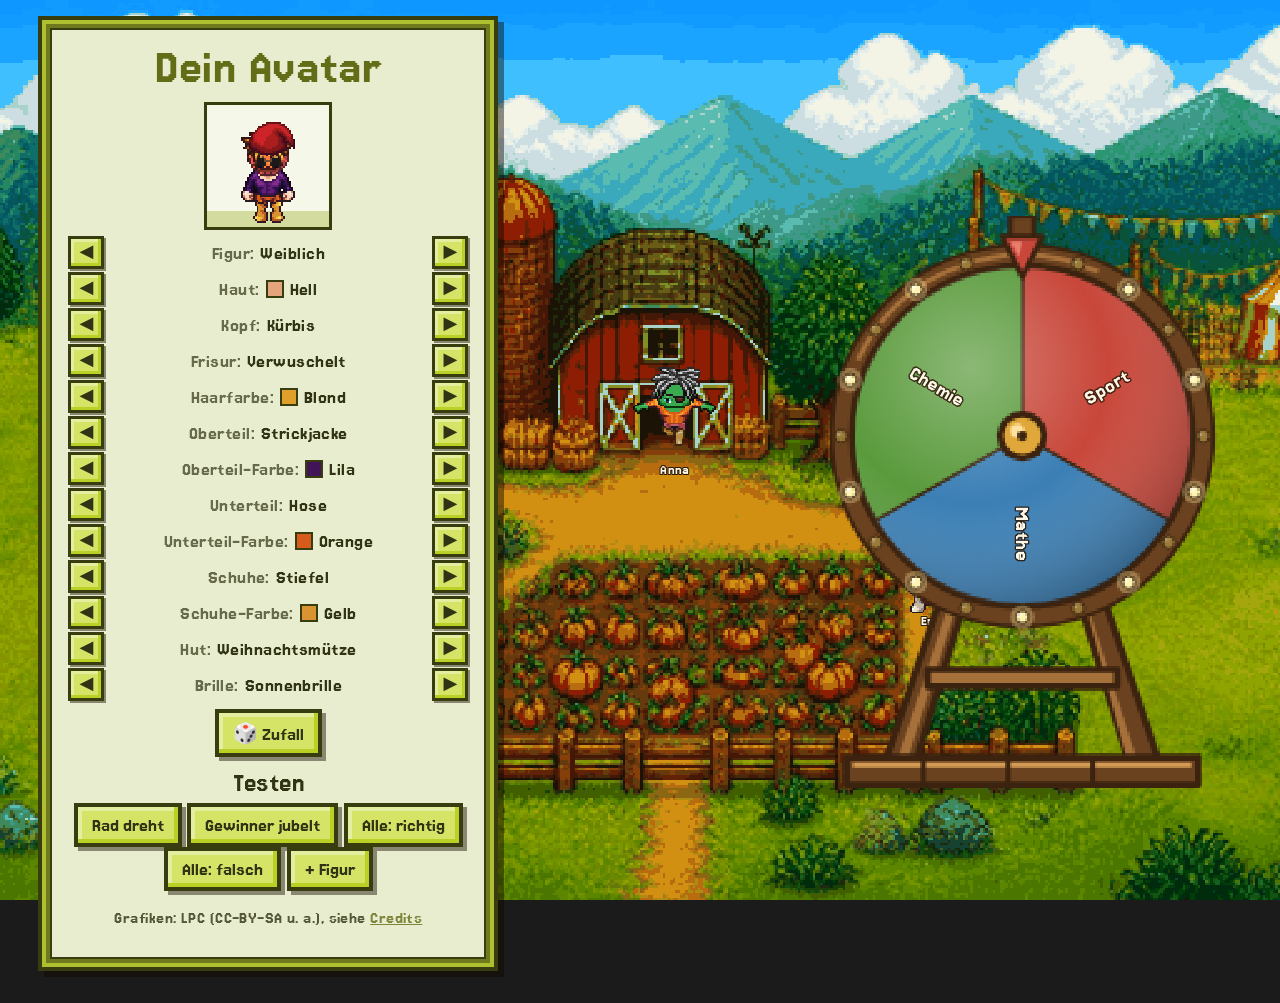
==== docs/avatar-probe.html @ 2b09d138 "Avatar-Probe: LPC-Figuren mit Baukasten, Farmleben und Sprüchen; 10 s mehr Antwortzeit - tools/avata" ====
<!DOCTYPE html>
<html lang="de">
<head>
  <meta charset="UTF-8">
  <meta name="viewport" content="width=device-width, initial-scale=1.0">
  <title>Quiz-Abend – Avatar-Probe</title>
  <link rel="stylesheet" href="style.css">
</head>
<body>
  <!-- Avatar-Probe: Baukasten links, Figuren laufen über die Farm. Keine Spiellogik. -->
  <img id="szene" class="szene" alt="" hidden>

  <main>
    <section class="menue">
      <div class="holz menue-tafel avatar-probe-tafel">
        <h1>Dein Avatar</h1>
        <div id="baukasten"></div>
        <h2>Testen</h2>
        <button class="klein" id="rad">Rad dreht</button>
        <button class="klein" id="gewinner">Gewinner jubelt</button>
        <button class="klein" id="richtig">Alle: richtig</button>
        <button class="klein" id="falsch">Alle: falsch</button>
        <button class="klein" id="mehr">+ Figur</button>
        <p class="hinweis">Grafiken: LPC (CC-BY-SA u. a.), siehe <a href="avatare/CREDITS.txt">Credits</a></p>
      </div>
      <!-- Platzhalter fürs Glücksrad (rechts) -->
      <div class="jahrmarkt" id="radPlatz"></div>
    </section>
  </main>

  <script type="module" src="avatar-probe.js"></script>
</body>
</html>
---- docs/style.css ----
/* style.css – Gemeinsames Aussehen für Startseite, Host- und Spieler-Seite.
   Pixel-Stil (angelehnt an Stardew Valley): Rahmen und Pergament vor einem
   Pixel-Hintergrundbild. Die Farben passen sich dem Bild an (engine/uifarben.js). */

/* Schrift liegt im Repo (SIL Open Font License, siehe schrift/OFL-Jersey15.txt).
   Klar lesbar, aber mit Pixel-Charakter. Hat nur eine Strichstärke – deshalb
   nirgends "bold" (sonst malt der Browser sie künstlich dicker und unscharf). */
@font-face {
  font-family: "Jersey 15";
  src: url("schrift/Jersey15.ttf") format("truetype");
  font-display: swap;
}

/* Farben an einer Stelle. Die Werte hier sind der Standard (Holz und Pergament);
   engine/uifarben.js überschreibt sie passend zum Hintergrundbild – immer so,
   dass die Schrift gut lesbar bleibt. */
:root {
  --holz-dunkel: #4a2410;
  --holz: #8a4b21;
  --holz-hell: #c27a3b;
  --pergament: #f7dfb0;
  --pergament-hell: #fff0cc;
  --pergament-schatten: #d9b77c;
  --tinte: #3b1f0a;             /* Schrift auf Pergament */
  --akzent: #b33a2c;            /* Überschriften, Hervorhebungen */
  --knopf: #e8a33d;
  --knopf-hell: #ffd27a;
  --knopf-dunkel: #b86e1f;
  --knopf-schrift: #3b1f0a;
  --rahmen-schrift: #ffd166;    /* Schrift auf dem Rahmen (Buchstabe A–D) */

  /* Diese bleiben immer gleich */
  --gold: #ffd166;
  --richtig: #5a9a3c;
  --fehler: #b3261e;
  --schatten: rgba(20, 8, 0, 0.45);
}

* {
  box-sizing: border-box;
}

/* Versteckte Elemente wirklich verstecken – auch wenn sie z. B. display: flex haben */
[hidden] {
  display: none !important;
}

/* Grundgröße für alle rem-Angaben (Jersey 15 ist schmal, darf größer sein) */
html {
  font-size: 20px;
}

body {
  margin: 0;
  min-height: 100vh;
  overflow-x: hidden;
  background: #1b1b1b;          /* falls das Hintergrundbild fehlt */
  color: var(--tinte);
  font-family: "Jersey 15", system-ui, sans-serif;
  font-size: 1.1rem;
  font-synthesis: none;
  letter-spacing: 0.02em;
}

h1, h2, h3 {
  font-weight: normal;
}

h1 {
  margin: 0 0 8px;
  font-size: 2.6rem;
  color: var(--akzent);
}

h2 {
  margin: 12px 0 6px;
  font-size: 1.4rem;
}

a {
  color: var(--akzent);
}

/* Hintergrund-Szene füllt den ganzen Bildschirm, Pixel bleiben scharf */
.szene {
  position: fixed;
  inset: 0;
  width: 100vw;
  height: 100vh;
  object-fit: cover;
  image-rendering: pixelated;
  z-index: -1;
}

main {
  max-width: 1000px;
  margin: 0 auto;
  padding: 16px;
  text-align: center;
}

/* Spieler-Seite beim Beitreten: schmale Spalte – alles steht untereinander
   (Code, Name, Avatar). Während des Spiels wieder breit, sonst wird es eng. */
.spieler main:has(> #beitreten:not([hidden])) {
  max-width: 480px;
}

/* ---------- Bausteine ---------- */

/* Rahmen mit Pergament innen – wie die Menüs in Stardew Valley */
.holz {
  position: relative;
  margin: 0 0 16px;
  padding: 22px 26px;
  background: var(--pergament);
  border: 4px solid var(--holz-dunkel);
  box-shadow:
    inset 0 0 0 4px var(--holz-hell),
    inset 0 0 0 8px var(--holz),
    inset 0 0 0 10px var(--holz-dunkel),
    6px 6px 0 var(--schatten);
}

/* Knöpfe (und Links, die wie Knöpfe aussehen): oben/links hell,
   unten/rechts dunkel → wirken erhaben */
button,
a.pixel-knopf {
  display: inline-block;
  margin: 8px;
  padding: 12px 22px;
  border: 4px solid var(--holz-dunkel);
  background: var(--knopf);
  color: var(--knopf-schrift);
  font: inherit;
  font-size: 1.2rem;
  text-decoration: none;
  cursor: pointer;
  box-shadow:
    inset -4px -4px 0 var(--knopf-dunkel),
    inset 4px 4px 0 var(--knopf-hell),
    4px 4px 0 var(--schatten);
}

button:hover,
a.pixel-knopf:hover {
  filter: brightness(1.08);
}

/* Gedrückt: nach unten rutschen, Schatten umdrehen */
button:active,
a.pixel-knopf:active {
  transform: translate(3px, 3px);
  box-shadow:
    inset 4px 4px 0 var(--knopf-dunkel),
    inset -4px -4px 0 var(--knopf-hell),
    1px 1px 0 var(--schatten);
}

button:disabled {
  filter: grayscale(0.6);
  opacity: 0.6;
  cursor: not-allowed;
  transform: none;
}

button.klein {
  margin: 0;
  padding: 8px 14px;
  font-size: 1rem;
}

/* Eingabefelder */
input,
select {
  padding: 10px 12px;
  border: 3px solid var(--holz-dunkel);
  background: var(--pergament-hell);
  color: var(--tinte);
  font: inherit;
  font-size: 1.3rem;
  box-shadow: inset 3px 3px 0 var(--pergament-schatten);
}

/* Nie breiter als der Platz (sonst ragt das Formular auf dem Handy heraus) */
input {
  min-width: 0;
  max-width: 100%;
}

input:focus,
select:focus {
  outline: 3px solid var(--akzent);
}

/* Formular (Handy: Beitreten) */
form {
  display: flex;
  flex-direction: column;
  gap: 8px;
  text-align: left;
}

form h1 {
  text-align: center;
}

#code {
  text-transform: uppercase;
  letter-spacing: 0.3em;
}

/* Kleine Schilder auf dem Hintergrund (z. B. "3 von 5 haben geantwortet") */
.schild {
  display: inline-block;
  margin: 8px auto;
  padding: 6px 14px;
  background: var(--pergament-hell);
  border: 3px solid var(--holz-dunkel);
  box-shadow: 4px 4px 0 var(--schatten);
}

.schild:empty {
  display: none;
}

.hinweis {
  font-size: 0.9rem;
  opacity: 0.8;
}

/* Fehlermeldungen: rotes Schild, nur wenn es etwas zu melden gibt */
.meldung {
  display: inline-block;
  padding: 6px 14px;
  background: var(--pergament-hell);
  border: 3px solid var(--fehler);
  color: var(--fehler);
}

.meldung:empty {
  display: none;
}

/* ---------- Startseite, Lobby, Themenwahl ---------- */

/* Tafel ganz links, Glücksrad ganz rechts – in der Mitte bleibt die Farm frei
   (dort sollen später die Avatare herumlaufen). Geht über die volle
   Bildschirmbreite, nicht nur über die 1000px von <main>. */
.menue {
  display: flex;
  flex-wrap: wrap;
  justify-content: space-between;
  align-items: center;
  gap: 24px;
  width: 100vw;
  min-height: calc(100vh - 32px);
  margin-left: calc(50% - 50vw);
  padding: 0 3vw;
}

.menue-tafel {
  width: min(460px, 100%);
}

/* Lobby und Startseite: eine Tafel in der Mitte */
.tafel {
  width: min(560px, 100%);
  margin: 4vh auto 16px;
}

/* Großer Titel mit Pixel-Schatten */
.titel {
  font-size: 3.4rem;
  text-shadow: 3px 3px 0 var(--gold), 5px 5px 0 var(--holz-dunkel);
  letter-spacing: 2px;
}

/* Großer Raumcode auf dem Host-Bildschirm */
.raumcode {
  margin: 4px 0 12px;
  padding: 6px;
  background: var(--tinte);
  color: var(--gold);
  font-size: 4.5rem;
  letter-spacing: 0.3em;
  box-shadow: inset 0 0 0 3px var(--holz-hell);
}

/* Host: Einstellungen fürs Spiel */
.einstellungen {
  display: flex;
  justify-content: space-between;
  align-items: center;
  gap: 12px;
  margin: 8px 0;
  text-align: left;
}

.einstellungen input {
  flex: none; /* alle Felder gleich breit, auch wenn der Text umbricht */
  width: 4em;
  text-align: center;
}

/* Spieler als kleine Schilder, unten in ihrer Farbe */
.spielerliste {
  display: flex;
  flex-wrap: wrap;
  justify-content: center;
  gap: 8px;
  margin: 0 0 14px;
  padding: 0;
  list-style: none;
}

.spielerliste li {
  padding: 4px 10px;
  background: var(--pergament-hell);
  border: 3px solid var(--holz-dunkel);
  box-shadow: inset 0 -5px 0 var(--farbe, var(--holz-hell));
}

/* Host: wer hat in der Themenwahl schon gewählt? */
.spielerliste li.fertig {
  background: var(--knopf-hell);
}

/* Jahrmarkt-Rad (engine/jahrmarkt.js zeichnet hier hinein) */
.jahrmarkt {
  position: relative;
  width: min(440px, 44vw, 62vh);
  aspect-ratio: 260 / 338;
}

/* Zwei Leinwände übereinander: grobe Pixel (Rad) und scharfe Schrift */
.jahrmarkt canvas {
  position: absolute;
  inset: 0;
  width: 100%;
  height: 100%;
}

.jahrmarkt-pixel {
  image-rendering: pixelated;
}

/* Handy: die 3 Themen untereinander */
.themen-knoepfe {
  display: flex;
  flex-direction: column;
}

.thema-knopf.gewaehlt {
  background: var(--knopf-hell);
  outline: 4px solid var(--tinte);
}

.thema-knopf.gewaehlt:disabled {
  opacity: 1;
  filter: none;
}

/* Handy: Booster-Zeile unter den Themen */
.booster-zeile {
  display: flex;
  justify-content: center;
  align-items: center;
  gap: 12px;
  margin: 12px 0;
  font-size: 1.2rem;
}

/* Handy: Themenjoker-Feld unter den Themen */
.joker {
  margin-top: 16px;
}

/* ---------- Während einer Frage ---------- */

.frage-tafel {
  text-align: center;
}

/* Kopfzeile: "Sport · Frage 1 von 10" links, Countdown rechts */
.kopf {
  display: flex;
  justify-content: space-between;
  align-items: center;
  gap: 12px;
  margin: 0;
  font-size: 1rem;
}

/* Countdown als dunkles Schild */
.countdown {
  display: inline-block;
  min-width: 2.4em;
  padding: 4px 8px;
  background: var(--tinte);
  color: var(--gold);
  font-size: 1.6rem;
  box-shadow: inset 0 0 0 3px var(--holz-hell);
}

.countdown:empty {
  visibility: hidden;
}

.fragetext {
  margin: 14px 0 6px;
  font-size: 1.5rem;
  line-height: 1.25;
}

.host .fragetext {
  font-size: 2.6rem;
}

/* Inhalt des Modus (Host): bei Multiple Choice stehen die Kacheln frei auf
   dem Hintergrund, alles andere (Grafik, Karte, Listen …) auf Pergament */
.bereich:not(:empty):not(:has(> .optionen)) {
  margin: 0 0 16px;
  padding: 18px 22px;
  background: var(--pergament);
  border: 4px solid var(--holz-dunkel);
  box-shadow:
    inset 0 0 0 4px var(--holz-hell),
    inset 0 0 0 8px var(--holz),
    inset 0 0 0 10px var(--holz-dunkel),
    6px 6px 0 var(--schatten);
}

/* Antworten: alle gleich – Pergament im Rahmen, vorne ein Buchstabe A–D */
.optionen {
  display: grid;
  grid-template-columns: 1fr 1fr;
  gap: 14px;
  margin: 0 0 16px;
}

.pixel-option {
  display: flex;
  align-items: center;
  gap: 16px;
  width: 100%;
  min-height: 72px;
  margin: 0;
  padding: 10px 16px 10px 10px;
  border: 4px solid var(--holz-dunkel);
  background: var(--pergament);
  color: var(--tinte);
  font: inherit;
  font-size: 1.3rem;
  text-align: left;
  box-shadow:
    inset 0 0 0 3px var(--holz-hell),
    inset -6px -6px 0 3px var(--pergament-schatten),
    inset 6px 6px 0 3px var(--pergament-hell),
    5px 5px 0 var(--schatten);
}

.host .pixel-option {
  min-height: 104px;
  font-size: 2rem;
}

button.pixel-option:hover {
  background: var(--pergament-hell);
  filter: none;
}

button.pixel-option:active {
  transform: translate(3px, 3px);
  box-shadow: inset 0 0 0 3px var(--holz-hell), 2px 2px 0 var(--schatten);
}

/* Buchstabe A–D als kleines Holzschild */
.buchstabe {
  display: grid;
  place-items: center;
  flex: none;
  width: 2em;
  height: 2em;
  background: var(--holz);
  color: var(--rahmen-schrift);
  font-size: 0.9em;
  box-shadow:
    inset -3px -3px 0 var(--holz-dunkel),
    inset 3px 3px 0 var(--holz-hell);
}

/* Anzahl der Stimmen bei der Auflösung, rechts in der Kachel */
.pixel-option .anzahl {
  margin-left: auto;
  font-size: 1.2em;
}

/* Handy: gewählte Antwort hervorheben, die anderen grau
   (nicht durchsichtig – sonst scheint das Hintergrundbild durch) */
button.pixel-option:disabled {
  opacity: 1;
  filter: grayscale(0.8) brightness(0.8);
  cursor: default;
}

button.pixel-option.gewaehlt:disabled {
  filter: none;
  background: var(--knopf-hell);
  outline: 4px solid var(--tinte);
}

/* Host-Auflösung: richtig grün umrandet, falsch blass */
.pixel-option.richtig {
  outline: 6px solid var(--richtig);
  background: var(--pergament-hell);
}

.pixel-option.richtig .buchstabe {
  background: var(--richtig);
  color: #ffffff;
}

.pixel-option.falsch {
  filter: grayscale(0.8) brightness(0.75);
}

/* Erklärung, Quelle und Weiter-Knopf nach der Auflösung */
.infos {
  text-align: center;
}

/* ---------- Schätzen ---------- */

.gross-hinweis {
  font-size: 2rem;
  color: var(--akzent);
}

/* Handy: Zahlenfeld mit Einheit dahinter */
.eingabezeile {
  display: flex;
  align-items: center;
  gap: 8px;
}

.eingabezeile input {
  flex: 1;
  min-width: 0;
}

.einheit {
  font-size: 1.3rem;
}

/* ---------- Bild zur Frage ---------- */

.fragebild {
  display: block;
  max-width: 100%;
  max-height: 40vh;
  margin: 8px auto;
  border: 4px solid var(--holz-dunkel);
  background: #fff; /* Flaggen mit Transparenz gut sichtbar */
}

.spieler .fragebild {
  max-height: 28vh; /* auf dem Handy muss noch Platz für die Eingabe sein */
}

/* ---------- Grafik (Balken, Zeitleiste) ---------- */

.grafik {
  display: block;
  width: 100%;
  height: auto;
  margin: 8px 0;
}

/* Auf dem Handy etwas kleiner über der Eingabe */
.grafik-klein {
  max-width: 500px;
  margin: 0 auto;
}

.grafik text {
  fill: var(--tinte);
  font-family: "Jersey 15", system-ui, sans-serif;
  text-anchor: middle; /* Text mittig über dem Punkt/Balken */
}

.grafik-name { font-size: 24px; }
.grafik-rand { font-size: 22px; opacity: 0.75; } /* Anfang und Ende der Zeitleiste */
.grafik-wert { font-size: 24px; }
.grafik-einheit { font-size: 22px; text-anchor: start !important; opacity: 0.75; }

/* Auf dem schmalen Handy wird alles kleiner gerechnet – deshalb größere Schrift */
.grafik-klein .grafik-name,
.grafik-klein .grafik-wert,
.grafik-klein .grafik-einheit { font-size: 32px; }
.grafik-frage { font-size: 90px; fill: var(--akzent) !important; }

.grafik-linie {
  stroke: var(--tinte);
  stroke-width: 3;
}

.balken,
.punkt { fill: var(--holz-hell); stroke: var(--holz-dunkel); stroke-width: 2; }
.balken-loesung { fill: var(--akzent); }

.grafik-loesung {
  stroke: var(--akzent);
  stroke-width: 6;
}
.grafik .grafik-loesung-text { fill: var(--akzent); font-size: 28px; }

/* Handy: Jahr groß über dem Schieberegler */
.jahr-anzeige {
  margin: 4px 0;
  text-align: center;
  font-size: 2.5rem;
  color: var(--akzent);
}

.jahr-regler {
  flex: 1;
  min-width: 0;
  height: 40px; /* gut mit dem Daumen zu treffen */
  padding: 0;
  border: none;
  background: transparent;
  box-shadow: none;
  accent-color: var(--holz);
}

/* ---------- Karte (Leaflet) ---------- */

.karte {
  height: 60vh;
  min-height: 300px;
  margin: 8px 0;
  border: 4px solid var(--holz-dunkel);
}

/* Karte ohne Beschriftung: Meer als Hintergrund, Länder werden darüber gezeichnet */
.karte-ohne-namen {
  background: #a8cbe6;
}

/* Auf dem Handy etwas kleiner, damit der Senden-Knopf noch sichtbar ist */
.karte-handy {
  height: 55vh;
  min-height: 250px;
}

/* Namen der Spieler auf der Auflösungs-Karte */
.karte .leaflet-tooltip {
  font-family: "Jersey 15", system-ui, sans-serif;
  font-size: 1rem;
}

/* ---------- Reihenfolge ---------- */

/* Host: Elemente als Kacheln */
.reihe-kacheln {
  display: flex;
  flex-wrap: wrap;
  justify-content: center;
  gap: 12px;
  margin: 8px 0;
}

.reihe-kachel {
  padding: 12px 18px;
  background: var(--pergament-hell);
  border: 3px solid var(--holz-dunkel);
  box-shadow: 4px 4px 0 var(--schatten);
  font-size: 1.6rem;
}

/* Liste mit Plätzen (Handy) bzw. der Lösung (Host) */
.reihe-liste {
  margin: 4px 0;
  padding-left: 2em;
  text-align: left;
}

.reihe-liste li {
  margin: 6px 0;
  padding: 8px 12px;
  background: var(--pergament-hell);
  border: 3px solid var(--holz-dunkel);
}

/* Handy: einsortierte Elemente lassen sich ziehen */
.reihe-liste li.ziehbar {
  cursor: grab;
  user-select: none;
  touch-action: none; /* beim Ziehen nicht die Seite scrollen */
  transition: transform 0.15s;
}

.reihe-liste li.wird-gezogen {
  position: relative;
  z-index: 1;
  cursor: grabbing;
  transition: none; /* folgt direkt dem Finger */
  background: var(--knopf-hell);
  box-shadow: 6px 6px 0 var(--schatten);
}

.griff {
  margin-right: 10px;
  opacity: 0.6;
}

.reihe-liste li.leer {
  opacity: 0.45;
  border-style: dashed;
}

.reihe-loesung {
  max-width: 640px;
  margin: 8px auto;
  font-size: 1.4rem;
}

.reihe-loesung li {
  display: flex;
  justify-content: space-between;
  gap: 16px;
}

.reihe-wert {
  color: var(--akzent);
}

/* "▲ höchster" / "▼ niedrigster" */
.reihe-rand {
  margin: 2px 0;
  text-align: center;
  color: var(--akzent);
}

/* Handy: noch nicht gewählte Elemente */
.reihe-tasten {
  display: flex;
  flex-wrap: wrap;
  gap: 8px;
}

.reihe-taste {
  flex: 1 1 40%;
  margin: 0;
  padding: 10px 8px;
}

/* ---------- Listen: Schätzungen und Rangliste ---------- */

.schaetzliste,
.rangliste {
  max-width: 640px;
  margin: 12px auto;
  padding: 0;
  list-style: none;
}

.schaetzliste li,
.rangliste li {
  display: flex;
  gap: 16px;
  margin: 6px 0;
  padding: 8px 16px;
  background: var(--pergament-hell);
  border: 3px solid var(--holz-dunkel);
  font-size: 1.5rem;
}

/* Letzte Spalte (Punkte) rechtsbündig */
.schaetzliste li span:last-child,
.rangliste li span:last-child {
  margin-left: auto;
}

.rangliste .platz {
  width: 2.5em;
  text-align: right;
  opacity: 0.7;
}

.plus {
  color: var(--akzent);
}

/* ---------- Siegertreppchen ---------- */

.treppchen {
  display: flex;
  justify-content: center;
  align-items: flex-end;
  gap: 12px;
  margin: 24px 0;
}

.stufe {
  display: flex;
  flex-direction: column;
  justify-content: flex-start;
  align-items: center;
  gap: 4px;
  width: 200px;
  padding: 12px;
  border: 4px solid var(--holz-dunkel);
  border-bottom: none;
  color: #2a1608;
  box-shadow: inset -6px 0 0 rgba(0, 0, 0, 0.2), inset 6px 6px 0 rgba(255, 255, 255, 0.35);
}

.stufe .name {
  font-size: 1.6rem;
}

.stufe .platz {
  margin-top: auto;
  font-size: 3.4rem;
}

/* Unterschiedliche Höhen: 1. Platz am höchsten – Gold, Silber, Bronze */
.stufe-1 { height: 260px; background: #e0a83a; }
.stufe-2 { height: 200px; background: #c4c4cc; }
.stufe-3 { height: 160px; background: #c27a3b; }

/* Großes "+800 Punkte" / "Leider 0 Punkte" auf dem Handy */
.ergebnis-gross {
  font-size: 2.4rem;
  color: var(--akzent);
}

/* Handy: eigene und richtige Antwort bei der Auflösung */
.antwort-vergleich {
  margin: 4px 0;
  font-size: 1.3rem;
}

/* ---------- Handy und kleine Bildschirme ---------- */

@media (max-width: 700px) {
  main { padding: 10px; }
  .holz { padding: 18px 18px; }
  h1 { font-size: 2rem; }
  .titel { font-size: 2.6rem; }
  .raumcode { font-size: 3rem; }
  .optionen { grid-template-columns: 1fr; }
  .host .fragetext { font-size: 1.6rem; }
  .host .pixel-option { min-height: 64px; font-size: 1.3rem; }
  .jahrmarkt { width: min(340px, 86vw); }
  .menue { min-height: 0; justify-content: center; }
  .stufe { width: 30vw; }
}

/* ---------- Avatare ---------- */

/* Figuren auf der Farm: Leinwand über dem Hintergrund, unter den Tafeln */
.farm-figuren {
  position: fixed;
  inset: 0;
  width: 100vw;
  height: 100vh;
  pointer-events: none;
  z-index: 0;
}

/* Tafeln und Knöpfe liegen über den Figuren */
main {
  position: relative;
  z-index: 1;
}

.farm-blasen {
  position: fixed;
  inset: 0;
  pointer-events: none;
  z-index: 0;
}

/* Sprechblase: Pergament mit Rahmen und kleinem Zipfel nach unten */
.sprechblase {
  position: absolute;
  max-width: 270px;
  padding: 4px 10px;
  transform: translate(-50%, -100%);
  background: var(--pergament-hell);
  border: 3px solid var(--holz-dunkel);
  color: var(--tinte);
  font-size: 1.2rem;
  line-height: 1.15;
  text-align: center;
  box-shadow: 3px 3px 0 var(--schatten);
}

.sprechblase::after {
  content: "";
  position: absolute;
  left: 50%;
  bottom: -11px;
  transform: translateX(-50%);
  border: 8px solid transparent;
  border-top-color: var(--holz-dunkel);
  border-bottom: none;
}

/* Baukasten beim Beitreten */
.avatar-vorschau {
  display: block;
  width: 128px;
  height: 128px;
  margin: 0 auto 6px;
  image-rendering: pixelated;
  background: var(--pergament-hell);
  border: 3px solid var(--holz-dunkel);
  box-shadow: inset 0 -16px 0 var(--pergament-schatten);
}

.avatar-zeilen {
  display: flex;
  flex-direction: column;
  gap: 3px;
  font-size: 1rem;
  margin-bottom: 8px;
}

.avatar-zeile {
  display: flex;
  align-items: center;
  gap: 6px;
}

.avatar-zeile .pfeil {
  flex: none;
  width: 2em;
  margin: 0;
  padding: 0;
  font-size: 0.9rem;
  line-height: 1.5;
  border-width: 3px;
  box-shadow:
    inset -3px -3px 0 var(--knopf-dunkel),
    inset 3px 3px 0 var(--knopf-hell),
    2px 2px 0 var(--schatten);
}

.avatar-wert {
  flex: 1;
  display: flex;
  justify-content: center;
  align-items: center;
  gap: 6px;
  min-width: 0;
  white-space: nowrap;
  overflow: hidden;
}

.avatar-name {
  opacity: 0.7;
}

.avatar-name::after {
  content: ":";
}

.farb-muster {
  display: inline-block;
  width: 0.9em;
  height: 0.9em;
  border: 2px solid var(--holz-dunkel);
}

/* Kleiner Kopf in Ranglisten */
.avatar-kopf {
  width: 32px;
  height: 32px;
  image-rendering: pixelated;
  vertical-align: middle;
}
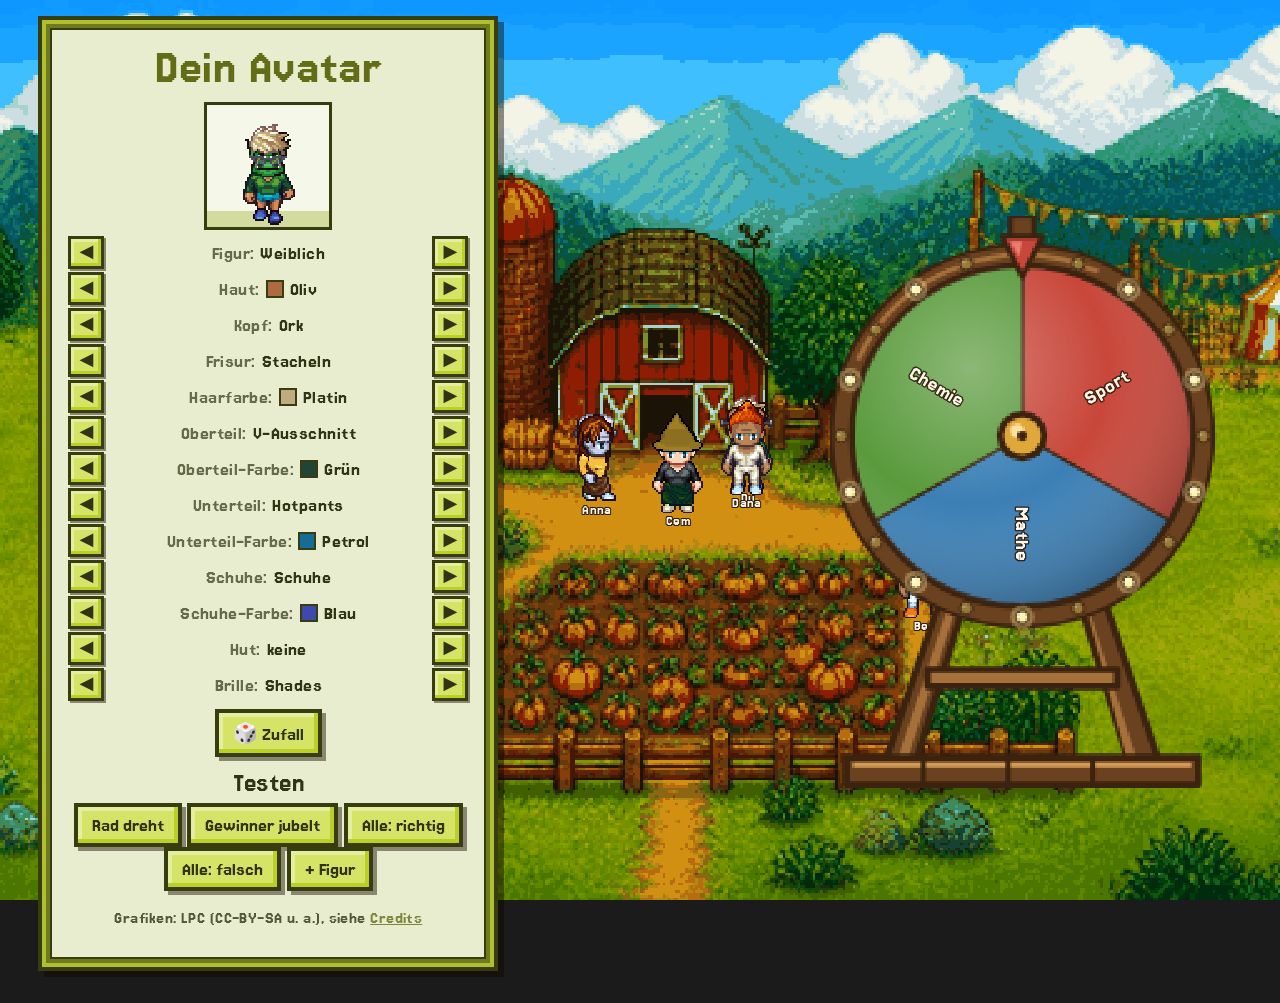
==== commit d42e66b1: "Avatare im Spiel: Baukasten beim Beitreten, Figuren auf der Farm, Sprüche, Credits - Handy: Avatar-B" ====
--- a/docs/avatar-probe.html
+++ b/docs/avatar-probe.html
@@ -21,7 +21,7 @@
         <button class="klein" id="richtig">Alle: richtig</button>
         <button class="klein" id="falsch">Alle: falsch</button>
         <button class="klein" id="mehr">+ Figur</button>
-        <p class="hinweis">Grafiken: LPC (CC-BY-SA u. a.), siehe <a href="avatare/CREDITS.txt">Credits</a></p>
+        <p class="hinweis">Grafiken: LPC (CC-BY-SA u. a.), siehe <a href="credits.html">Credits</a></p>
       </div>
       <!-- Platzhalter fürs Glücksrad (rechts) -->
       <div class="jahrmarkt" id="radPlatz"></div>
--- a/docs/style.css
+++ b/docs/style.css
@@ -799,7 +799,7 @@
   justify-content: center;
   align-items: flex-end;
   gap: 12px;
-  margin: 24px 0;
+  margin: 130px 0 24px; /* oben Platz für die Figur auf Platz 1 */
 }
 
 .stufe {
@@ -982,3 +982,52 @@
   image-rendering: pixelated;
   vertical-align: middle;
 }
+
+/* Kopf neben dem Namen in Ranglisten (Platz bleibt frei, falls es keinen Avatar gibt) */
+.kopf-platz {
+  display: inline-block;
+  flex: none;
+  width: 40px;
+  height: 40px;
+  margin: -6px 0;
+}
+
+.kopf-platz .avatar-kopf {
+  width: 40px;
+  height: 40px;
+}
+
+/* Figur steht oben auf ihrer Stufe des Treppchens */
+.treppchen-figur {
+  width: 128px;
+  height: 128px;
+  margin-top: -118px;
+  image-rendering: pixelated;
+}
+
+/* Handy: Baukasten im Beitreten-Formular */
+.avatar-baukasten {
+  margin: 8px 0;
+  text-align: center;
+}
+
+/* Credits-Seite: lange Liste lesbar umbrechen */
+.credits {
+  max-height: 60vh;
+  overflow: auto;
+  padding: 10px;
+  background: var(--pergament-hell);
+  border: 3px solid var(--holz-dunkel);
+  font-family: system-ui, sans-serif;
+  font-size: 0.75rem;
+  text-align: left;
+  white-space: pre-wrap;
+  word-break: break-word;
+}
+
+/* Zwischenstand: Punkte der letzten Frage hinter der Gesamtzahl ("1840 +620") */
+.dazu {
+  margin-left: 10px;
+  color: var(--akzent);
+  font-size: 0.85em;
+}
